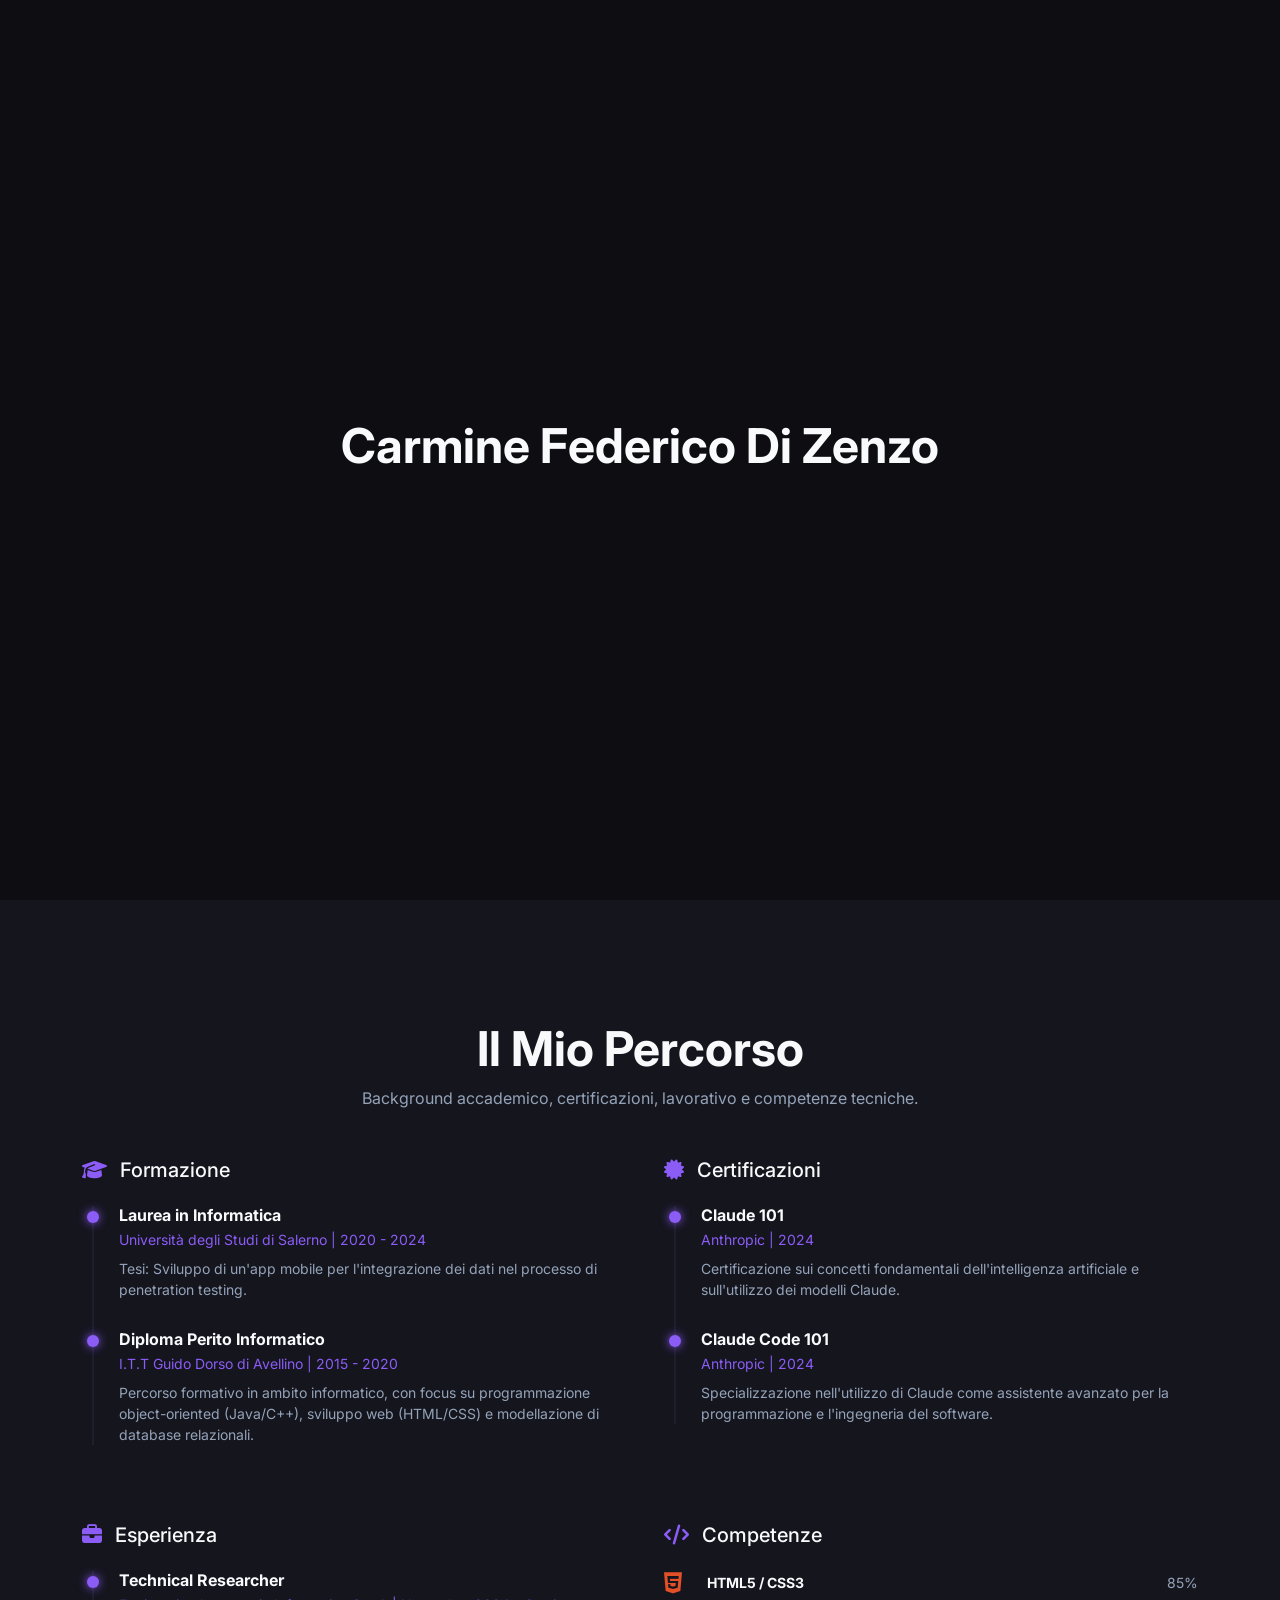
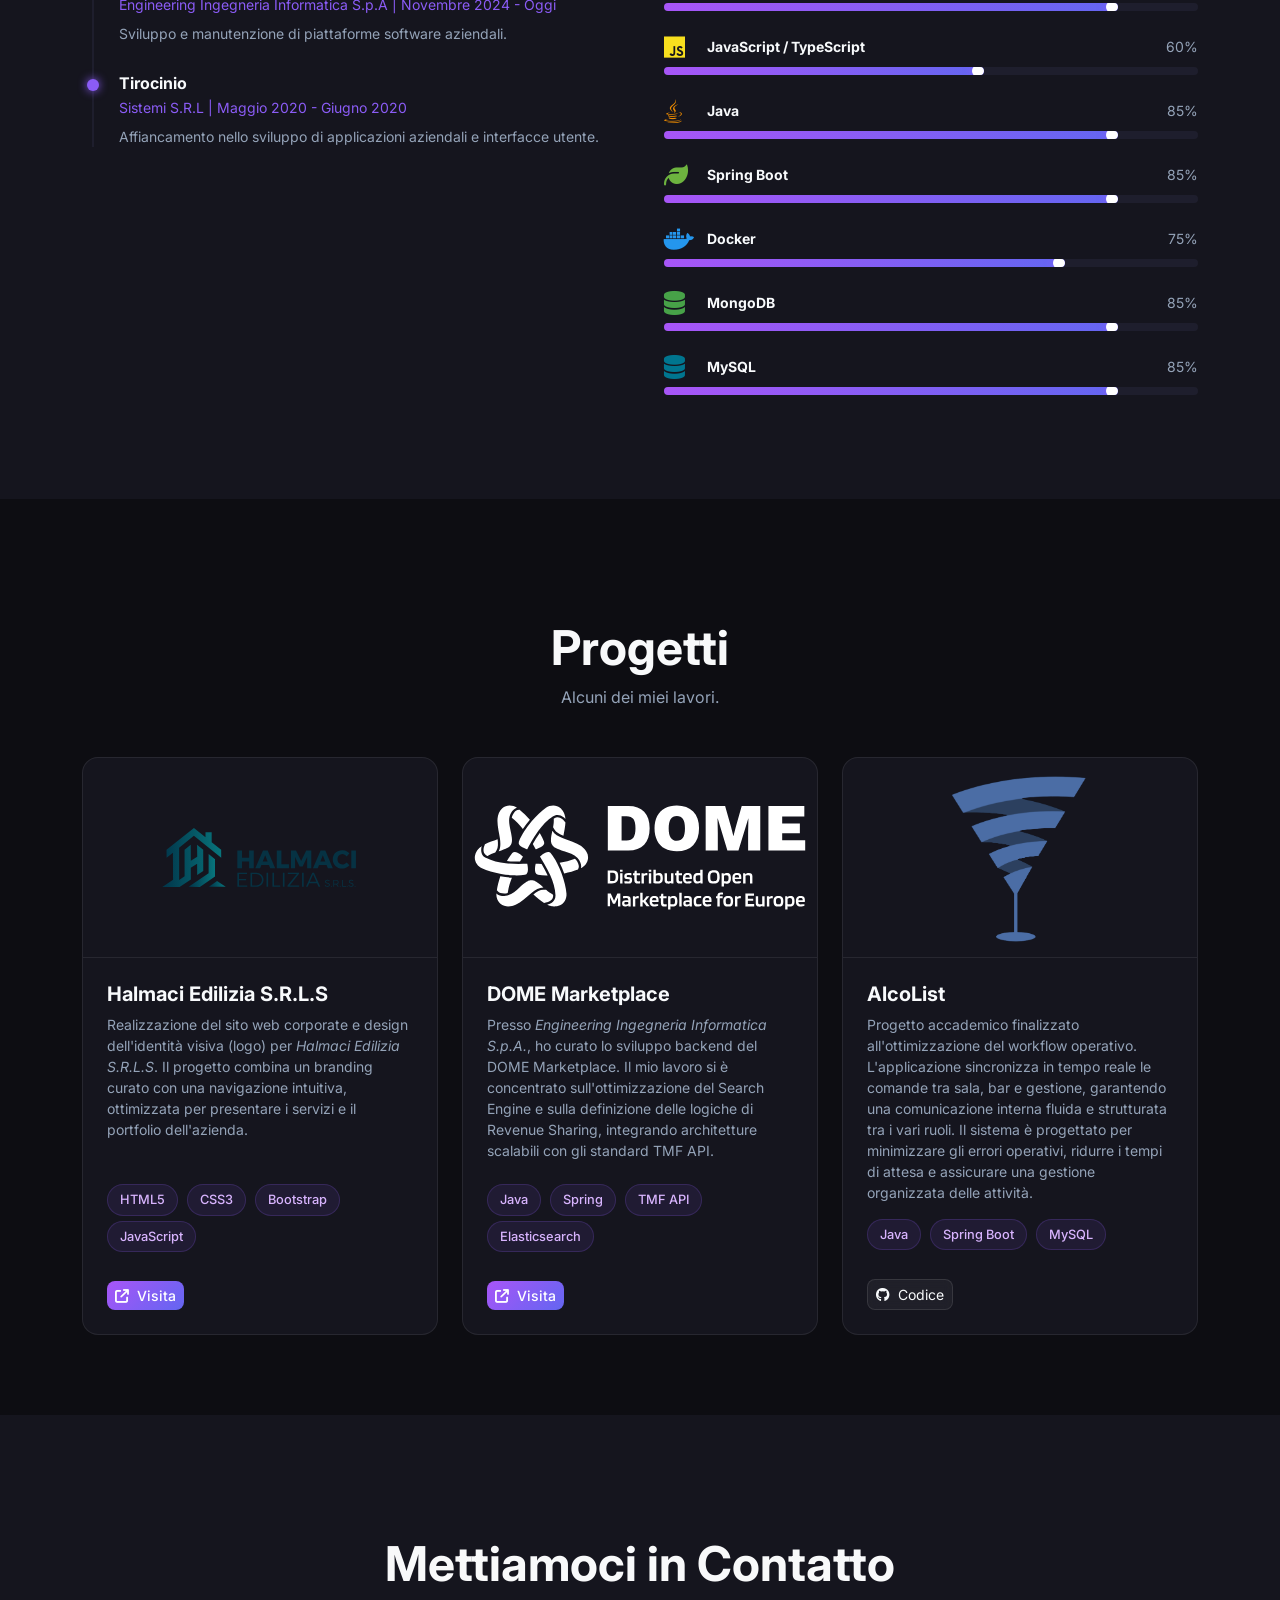
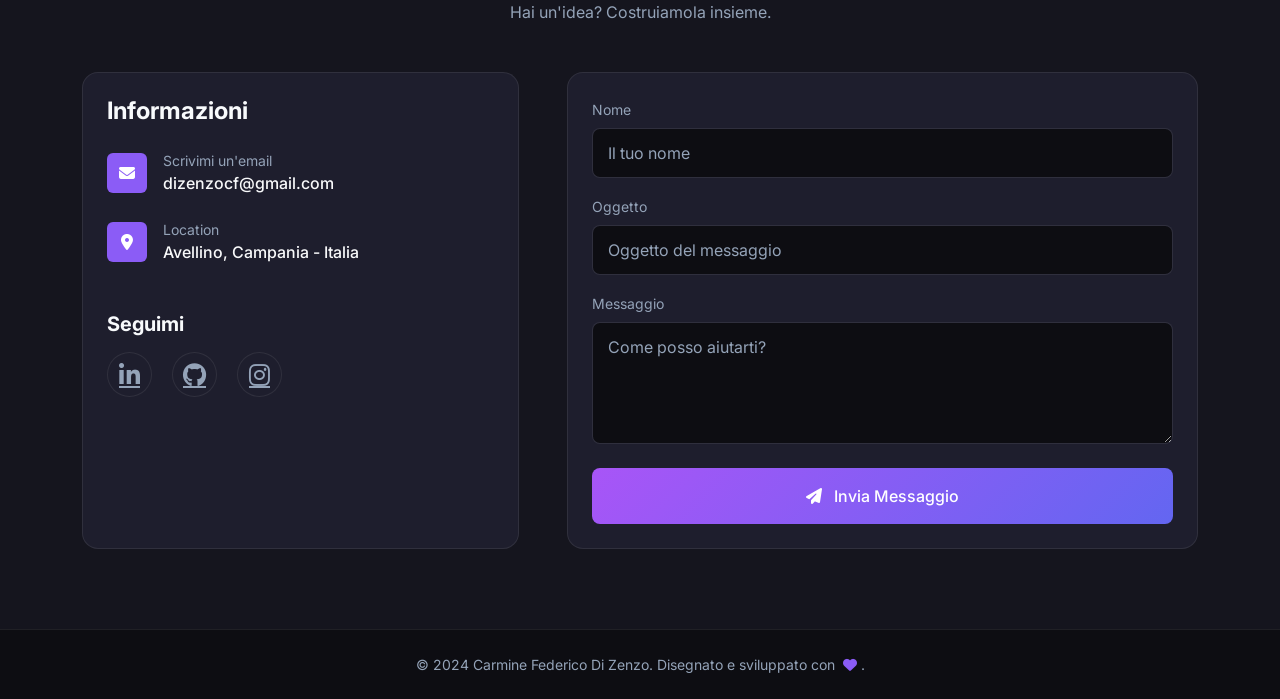
==== index.html @ e50c9cb0 "Primo deploy del mio portfolio" ====
<!DOCTYPE html>
<html lang="it">

<head>
    <meta charset="UTF-8">
    <meta name="viewport" content="width=device-width, initial-scale=1.0">
    <title>Di Zenzo Carmine Federico | Software Developer</title>

    <!-- SEO Standard -->
    <meta name="description"
        content="Portfolio di Carmine Federico Di Zenzo, Software Developer specializzato in Java, Spring Boot, e sviluppo Web. Scopri i miei progetti e competenze.">
    <meta name="keywords"
        content="Carmine Federico Di Zenzo, Software Developer, Java, Spring Boot, Avellino, Napoli, Sviluppatore Web, Siti web, Portfolio">
    <meta name="author" content="Carmine Federico Di Zenzo">
    <meta name="robots" content="index, follow">

    <!-- URL Canonico aggiornato su GitHub Pages (HTTPS) -->
    <link rel="canonical" href="https://dizenzoc.github.io/">

    <!-- Open Graph / Facebook / LinkedIn -->
    <meta property="og:type" content="website">
    <meta property="og:url" content="https://dizenzoc.github.io/">
    <meta property="og:title" content="Di Zenzo Carmine Federico | Software Developer">
    <meta property="og:description"
        content="Portfolio personale: progetti, competenze ed esperienze nel mondo dello sviluppo software.">
    <!-- l'immagine di anteprima -->
    <meta property="og:image" content="https://dizenzoc.github.io/images/og-preview.png">

    <!-- Twitter / X -->
    <meta property="twitter:card" content="summary_large_image">
    <meta property="twitter:url" content="https://dizenzoc.github.io/">
    <meta property="twitter:title" content="Di Zenzo Carmine Federico | Software Developer">
    <meta property="twitter:description"
        content="Portfolio personale: progetti, competenze ed esperienze nel mondo dello sviluppo software.">
    <meta property="twitter:image" content="https://dizenzoc.github.io/images/og-preview.png">

    <!-- Google Fonts: Inter per un look Apple-style -->
    <link href="https://fonts.googleapis.com/css2?family=Inter:wght@300;400;500;600;700&display=swap" rel="stylesheet">

    <!-- Bootstrap 5 CSS -->
    <link href="https://cdn.jsdelivr.net/npm/bootstrap@5.3.0/dist/css/bootstrap.min.css" rel="stylesheet">

    <!-- FontAwesome per le icone -->
    <link rel="stylesheet" href="https://cdnjs.cloudflare.com/ajax/libs/font-awesome/6.4.0/css/all.min.css">

    <!-- Custom CSS -->
    <link rel="stylesheet" href="css/style.css">
</head>

<body data-bs-spy="scroll" data-bs-target="#navbar-nav" data-bs-offset="150" tabindex="0">

    <!-- Placeholders for dynamically loaded components -->
    <div id="intro-placeholder"></div>
    <div id="navbar-placeholder"></div>
    <div id="hero-placeholder"></div>
    <div id="experience-placeholder"></div>
    <div id="projects-placeholder"></div>
    <div id="contact-placeholder"></div>
    <div id="footer-placeholder"></div>

    <!-- Main JavaScript (handles component fetching) -->
    <script src="js/main.js"></script>
    <script src="js/mail.js"></script>

    <!-- Bootstrap 5 JS Bundle -->
    <script src="https://cdn.jsdelivr.net/npm/bootstrap@5.3.0/dist/js/bootstrap.bundle.min.js"></script>
</body>

</html>
---- css/style.css ----
:root {
            --bg-main: #0d0d12;
            --bg-secondary: #15151e;
            --surface: #1e1e2d;
            --purple-primary: #8b5cf6;
            --purple-gradient: linear-gradient(135deg, #a855f7 0%, #6366f1 100%);
            --text-light: #f8fafc;
            --text-muted: #94a3b8;
            --border-color: rgba(255, 255, 255, 0.08);
        }

        body {
            font-family: 'Inter', sans-serif;
            background-color: var(--bg-main);
            color: var(--text-light);
            position: relative;
        }

        section {
            padding-top: 120px;
            padding-bottom: 80px;
        }

        /* Apple Style Floating Navbar - Ottimizzata */
        .nav-wrapper {
            position: fixed;
            top: 20px;
            left: 50%;
            transform: translateX(-50%);
            z-index: 1030;
            width: max-content;
            /* Aderisce al contenuto */
            max-width: 90%;
            /* Protezione per schermi molto piccoli */
        }

        .apple-navbar {
            background: rgba(30, 30, 45, 0.6);
            backdrop-filter: blur(16px);
            -webkit-backdrop-filter: blur(16px);
            border: 1px solid rgba(255, 255, 255, 0.1);
            border-radius: 50px;
            padding: 0.5rem 1rem;
            /* Ridotto il padding laterale */
            box-shadow: 0 10px 30px rgba(0, 0, 0, 0.3);
            width: 100%;
        }

        .apple-navbar .navbar-brand {
            font-weight: 700;
            color: var(--text-light);
        }

        .apple-navbar .nav-link {
            color: var(--text-muted) !important;
            border-radius: 50px;
            padding: 6px 16px !important;
            /* Ridotto lo spazio interno ai lati dei link */
            font-weight: 500;
            font-size: 14px;
            transition: all 0.3s ease;
            margin: 0 2px;
            /* Ridotto il margine tra i link */
        }

        .apple-navbar .nav-link:hover {
            color: var(--text-light) !important;
        }

        /* Scrollspy Active State */
        .apple-navbar .nav-link.active {
            background: rgba(139, 92, 246, 0.2);
            color: #d8b4fe !important;
        }

        .navbar-toggler {
            border: none;
            color: white;
            padding: 4px 8px;
        }

        .navbar-toggler:focus {
            box-shadow: none;
        }

        /* Typography & Utilities */
        .text-purple {
            color: var(--purple-primary);
        }

        .bg-purple {
            background-color: var(--purple-primary);
        }

        .text-muted {
            color: var(--text-muted) !important;
        }

        .section-title {
            font-weight: 700;
            margin-bottom: 1rem;
            background: var(--purple-gradient);
            -webkit-background-clip: text;
            -webkit-text-fill-color: transparent;
            display: inline-block;
        }

        /* Buttons */
        .btn-gradient {
            background: var(--purple-gradient);
            color: white;
            border: none;
            border-radius: 8px;
            font-weight: 500;
            transition: transform 0.2s, box-shadow 0.2s;
        }

        .btn-gradient:hover {
            color: white;
            transform: translateY(-2px);
            box-shadow: 0 8px 20px rgba(139, 92, 246, 0.4);
        }

        .btn-outline-glass {
            background: rgba(255, 255, 255, 0.05);
            border: 1px solid rgba(255, 255, 255, 0.1);
            color: var(--text-light);
            border-radius: 8px;
            backdrop-filter: blur(5px);
            transition: all 0.3s;
        }

        .btn-outline-glass:hover {
            background: rgba(255, 255, 255, 0.1);
            color: white;
        }

        /* Hero Section & Animazione Foto */
        #chi-sono {
            min-height: 100vh;
            display: flex;
            align-items: center;
        }

        @keyframes floating {
            0% {
                transform: translateY(0px);
            }

            50% {
                transform: translateY(-15px);
            }

            100% {
                transform: translateY(0px);
            }
        }

        .hero-img {
            width: 100%;
            max-width: 420px;
            border-radius: 16px;
            box-shadow: 0 20px 40px rgba(139, 92, 246, 0.15);
            border: 1px solid var(--border-color);
            animation: floating 4s ease-in-out infinite;
        }

        /* Social Icons */
        .social-link {
            font-size: 1.5rem;
            color: var(--text-muted);
            margin-right: 20px;
            transition: all 0.3s;
            display: inline-flex;
            align-items: center;
            justify-content: center;
            width: 45px;
            height: 45px;
            border-radius: 50%;
            background: var(--surface);
            border: 1px solid var(--border-color);
        }

        .social-link:hover {
            color: white;
            background: var(--purple-gradient);
            border-color: transparent;
            transform: translateY(-3px);
        }

        /* Timeline */
        .timeline {
            border-left: 2px solid var(--surface);
            padding-left: 25px;
            list-style: none;
            margin-left: 10px;
        }

        .timeline li {
            margin-bottom: 30px;
            position: relative;
        }

        .timeline li::before {
            content: '';
            position: absolute;
            left: -32px;
            top: 5px;
            width: 12px;
            height: 12px;
            background-color: var(--purple-primary);
            border-radius: 50%;
            box-shadow: 0 0 10px var(--purple-primary);
        }

        /* Progress Bars e Skills */
        .skill-icon {
            width: 35px;
            font-size: 1.5rem;
            color: var(--text-light);
        }

        .progress {
            height: 8px;
            border-radius: 10px;
            background-color: var(--surface);
            overflow: visible;
        }

        .progress-bar {
            background: var(--purple-gradient);
            border-radius: 10px;
            position: relative;
        }

        /* Glow effect on progress bar */
        .progress-bar::after {
            content: '';
            position: absolute;
            right: 0;
            top: 50%;
            transform: translateY(-50%);
            width: 12px;
            height: 12px;
            background-color: white;
            border-radius: 50%;
            box-shadow: 0 0 10px var(--purple-primary);
        }

        /* Project Cards */
        .project-card {
            background-color: var(--bg-secondary);
            border: 1px solid var(--border-color);
            border-radius: 16px;
            overflow: hidden;
            transition: all 0.4s ease;
            height: 100%;
        }

        .project-card:hover {
            transform: translateY(-10px);
            box-shadow: 0 15px 30px rgba(0, 0, 0, 0.4);
            border-color: rgba(139, 92, 246, 0.3);
        }

        .project-card img {
            width: 100%;
            height: 200px;
            object-fit: contain;
            border-bottom: 1px solid var(--border-color);
        }

        .tech-badge {
            background: rgba(139, 92, 246, 0.1);
            color: #d8b4fe;
            border: 1px solid rgba(139, 92, 246, 0.2);
            padding: 5px 12px;
            border-radius: 20px;
            font-size: 0.8rem;
            font-weight: 500;
            margin-right: 5px;
            margin-bottom: 5px;
            display: inline-block;
        }

        /* Form Contatti */
        .contact-card {
            background-color: var(--surface);
            border: 1px solid var(--border-color);
            border-radius: 16px;
        }

        .form-control {
            background-color: var(--bg-main);
            border: 1px solid var(--border-color);
            color: var(--text-light);
            border-radius: 8px;
            padding: 12px 15px;
        }

        .form-control:focus {
            background-color: var(--bg-main);
            color: var(--text-light);
            border-color: var(--purple-primary);
            box-shadow: 0 0 0 0.25rem rgba(139, 92, 246, 0.2);
        }

        .form-control::placeholder {
            color: var(--text-muted);
        }

        /* Intro Screen Styles */
        #intro-screen {
            position: fixed;
            top: 0;
            left: 0;
            width: 100%;
            height: 100%;
            background-color: var(--bg-main);
            display: flex;
            justify-content: center;
            align-items: center;
            z-index: 9999;
            transition: opacity 0.8s ease;
        }

        .intro-name {
            font-size: 3rem;
            font-weight: 700;
            color: var(--text-light);
            animation: flash-purple 1.5s ease-in-out forwards;
        }

        @keyframes flash-purple {
            0% {
                opacity: 0;
                transform: scale(0.9);
            }

            50% {
                opacity: 1;
                text-shadow: 0 0 20px var(--purple-primary);
                color: var(--purple-primary);
            }

            100% {
                opacity: 1;
                transform: scale(1);
            }
        }

        .fade-out {
            opacity: 0 !important;
            pointer-events: none;
        }

        /* Media query per dispositivi mobili */
        @media (max-width: 767.98px) {
            section {
                padding-top: 40px;
                /* Reduced gap since navbar is at bottom */
                padding-bottom: 120px;
                /* Added space so content isn't hidden by bottom navbar */
            }

            .nav-wrapper {
                top: auto;
                bottom: 10px;
                /* Posizionata in basso */
                width: 90%;
                /* Più larga su mobile */
                left: 50%;
                transform: translateX(-50%);
                z-index: 1050;
                /* Impedisce il ritardo nel rendering durante lo scroll */
                will-change: transform;
                transition: none;
            }

            .apple-navbar {
                padding: 0.5rem 0.5rem;
            }

            .navbar-nav {
                flex-direction: row !important;
                justify-content: space-between !important;
                width: 100%;
                padding: 0;
                margin: 0;
            }

            .nav-item {
                flex: 1;
                display: flex;
                justify-content: center;
            }

            .nav-link {
                display: flex;
                flex-direction: column;
                align-items: center;
                font-size: 0.60rem !important;
                /* Scritta piccolissima per evitare che vada a capo */
                padding: 4px 8px !important;
                white-space: nowrap;
                letter-spacing: 0.5px;
            }

            /* Aggiungiamo icone sopra le scritte */
            .nav-link i {
                font-size: 1.1rem;
                margin-bottom: 2px;
            }

            /* Intro centrata su mobile */
            #intro-screen {
                padding: 0 24px;
                text-align: center;
            }

            .intro-name {
                font-size: 1.8rem;
            }
        }
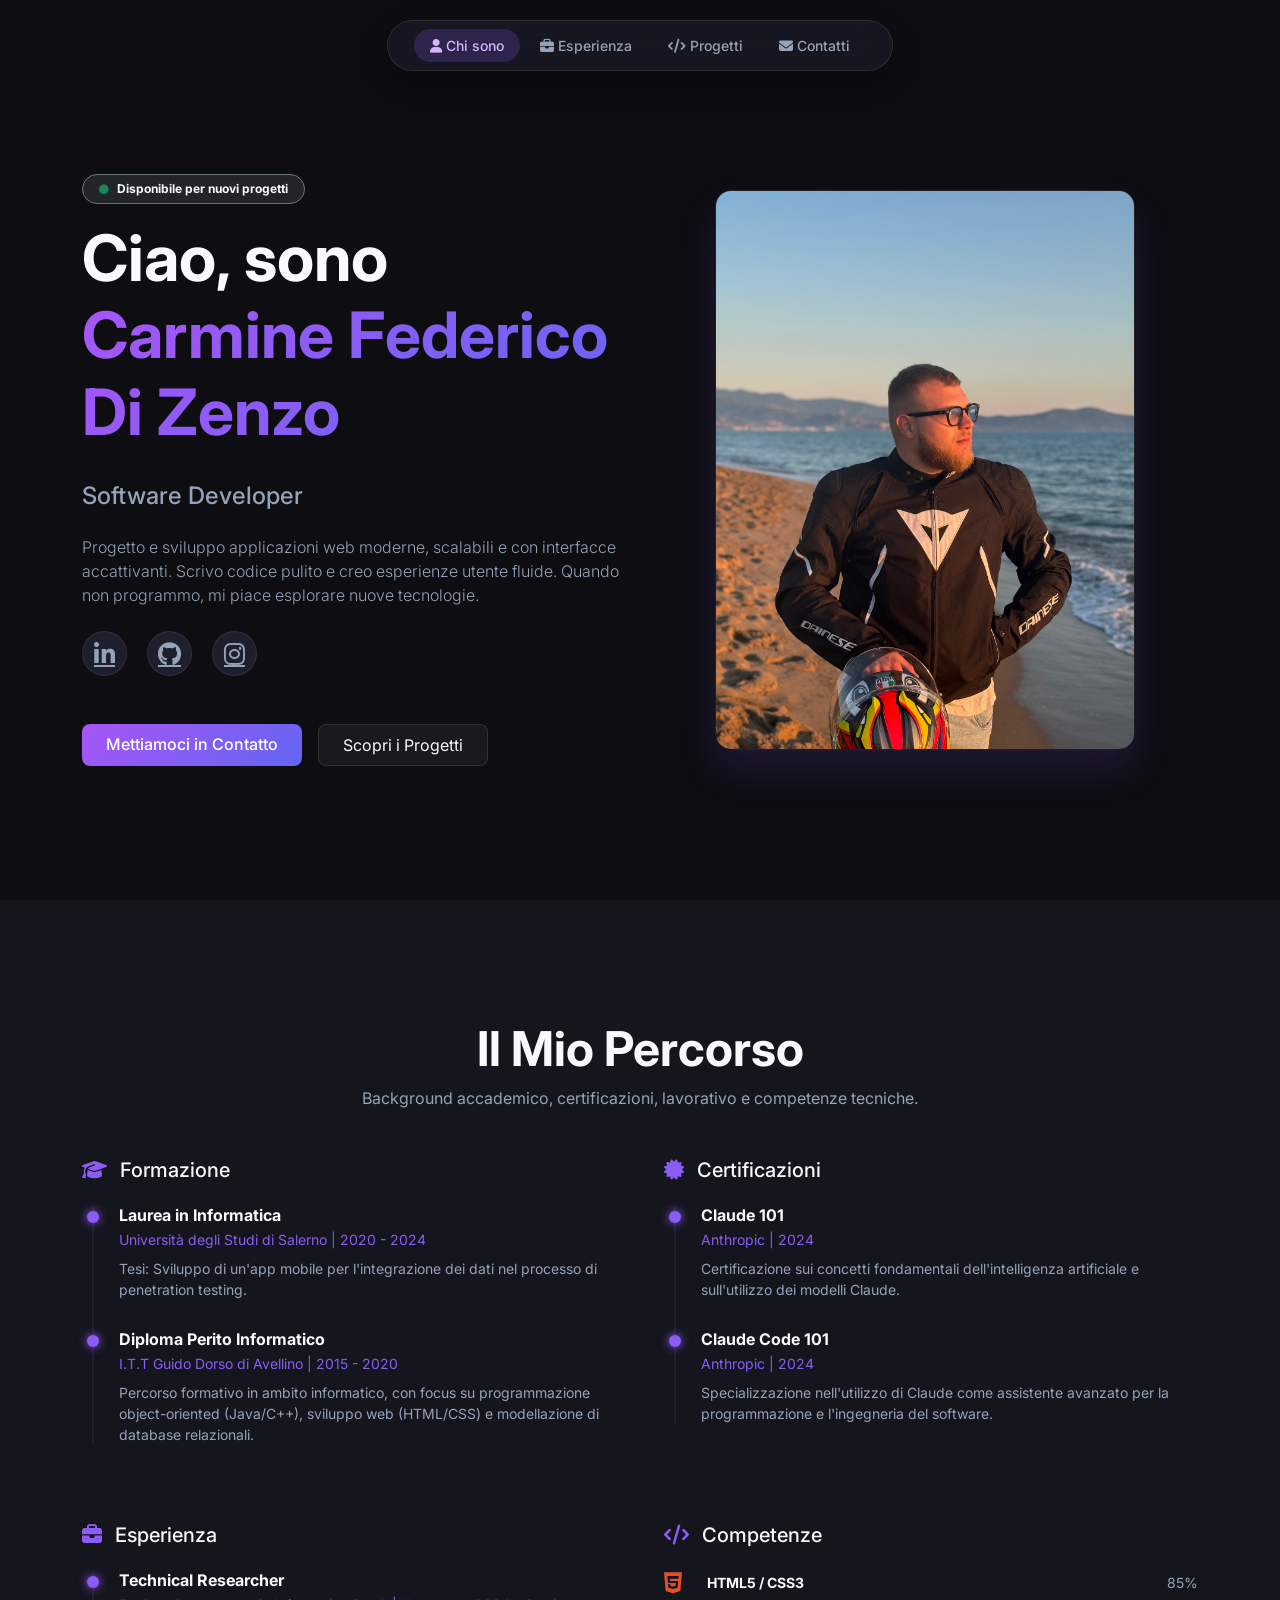
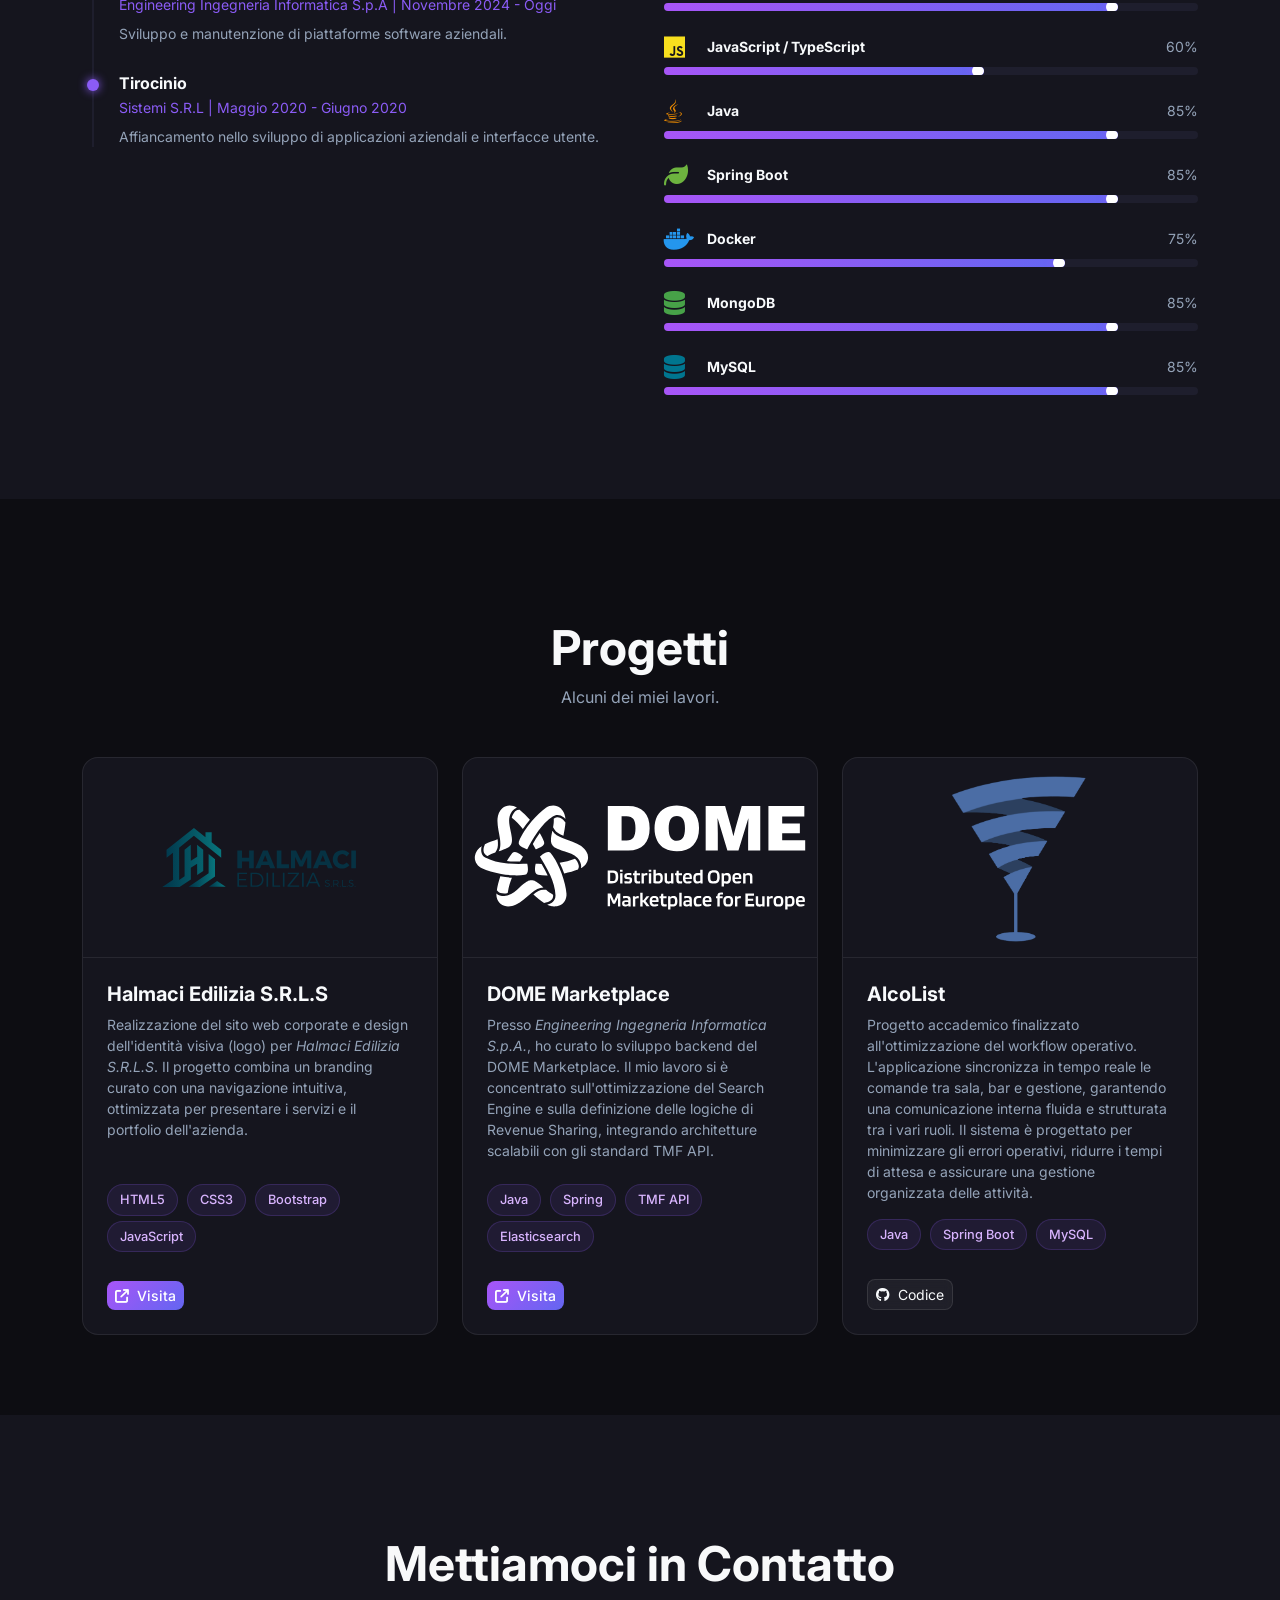
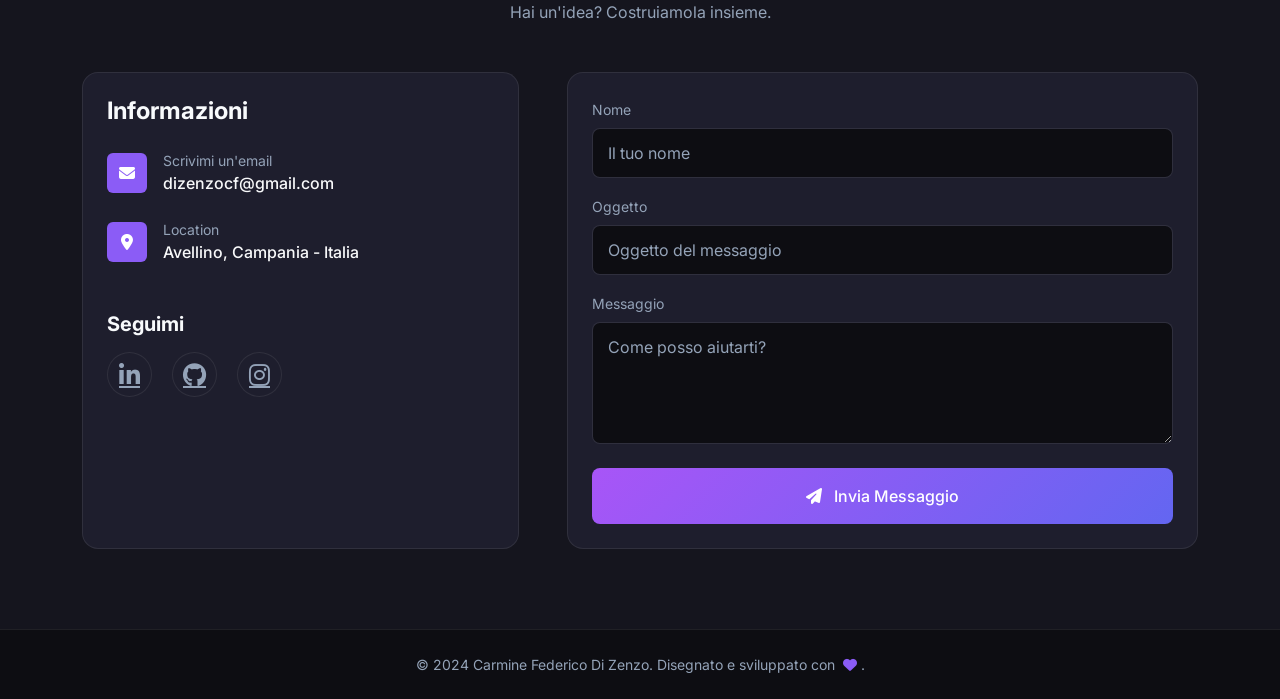
==== commit 16013a85: "Add site favicon (SVG)" ====
--- a/index.html
+++ b/index.html
@@ -34,6 +34,9 @@
         content="Portfolio personale: progetti, competenze ed esperienze nel mondo dello sviluppo software.">
     <meta property="twitter:image" content="https://dizenzoc.github.io/images/og-preview.png">
 
+    <!-- Icona del sito -->
+    <link rel="icon" type="image/svg+xml" href="images/dev.svg">
+
     <!-- Google Fonts: Inter per un look Apple-style -->
     <link href="https://fonts.googleapis.com/css2?family=Inter:wght@300;400;500;600;700&display=swap" rel="stylesheet">
 
